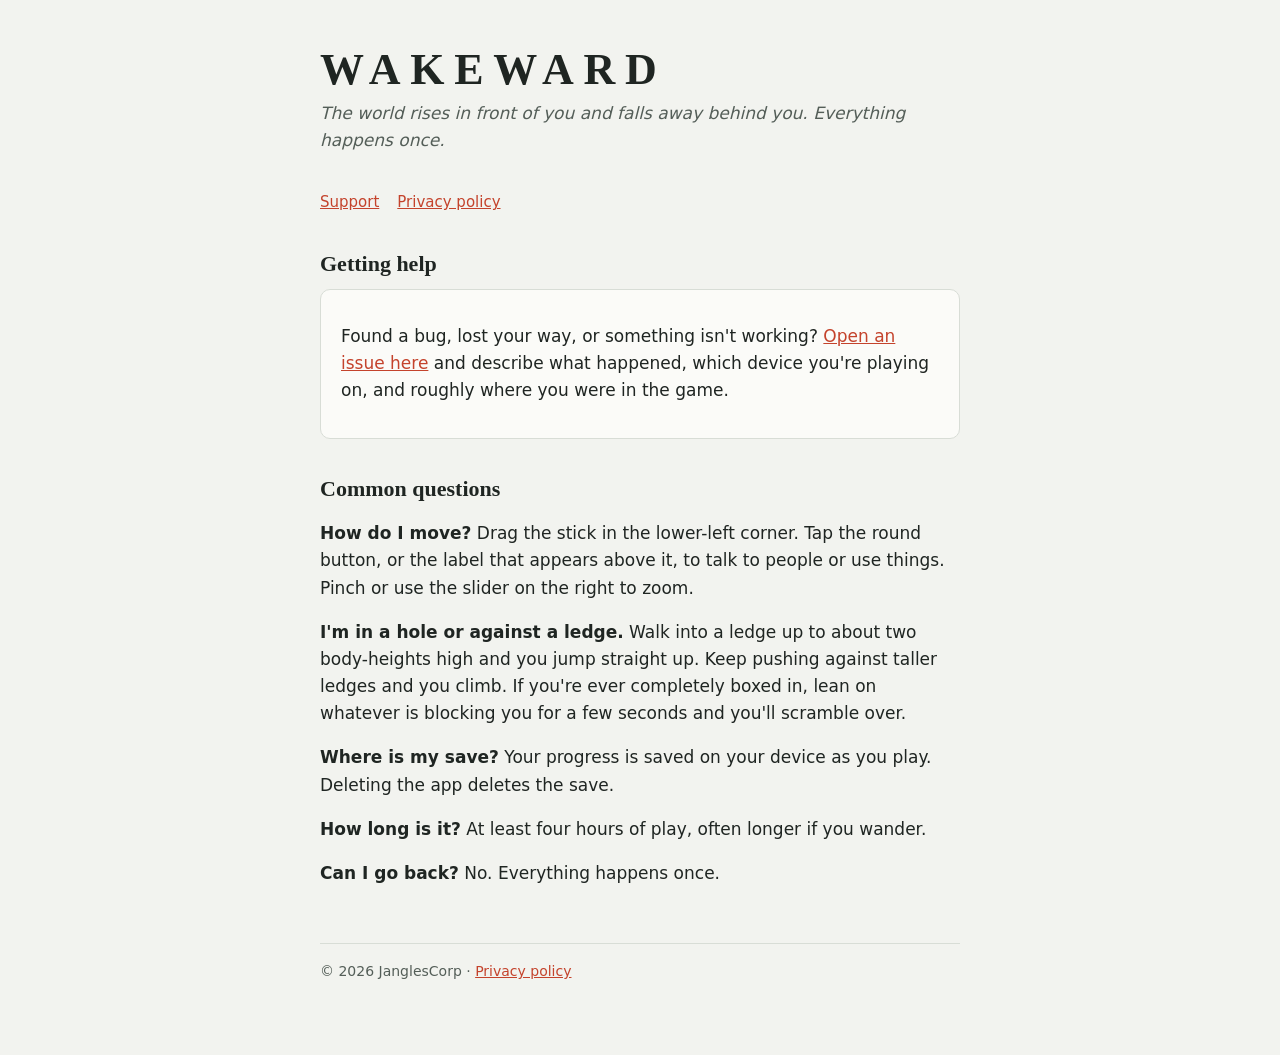
==== index.html @ 20e498d8 "WAKEWARD support and privacy pages Co-Authored-By: Claude Opus 5.5 <noreply@anthropic.com>" ====
<!doctype html>
<html lang="en">
<head>
<meta charset="utf-8"><meta name="viewport" content="width=device-width, initial-scale=1">
<title>WAKEWARD · Support</title>
<link rel="stylesheet" href="style.css">
</head>
<body><main>
<h1>WAKEWARD</h1>
<p class="tag">The world rises in front of you and falls away behind you. Everything happens once.</p>
<nav><a href="index.html">Support</a><a href="privacy.html">Privacy policy</a></nav>

<h2>Getting help</h2>
<div class="card">
<p>Found a bug, lost your way, or something isn't working? <a href="https://github.com/jangles-byte/wakeward/issues">Open an issue here</a> and describe what happened, which device you're playing on, and roughly where you were in the game.</p>
</div>

<h2>Common questions</h2>
<p><strong>How do I move?</strong> Drag the stick in the lower-left corner. Tap the round button, or the label that appears above it, to talk to people or use things. Pinch or use the slider on the right to zoom.</p>
<p><strong>I'm in a hole or against a ledge.</strong> Walk into a ledge up to about two body-heights high and you jump straight up. Keep pushing against taller ledges and you climb. If you're ever completely boxed in, lean on whatever is blocking you for a few seconds and you'll scramble over.</p>
<p><strong>Where is my save?</strong> Your progress is saved on your device as you play. Deleting the app deletes the save.</p>
<p><strong>How long is it?</strong> At least four hours of play, often longer if you wander.</p>
<p><strong>Can I go back?</strong> No. Everything happens once.</p>

<footer>© 2026 JanglesCorp · <a href="privacy.html">Privacy policy</a></footer>
</main></body>
</html>
---- style.css ----
:root { --bg: #f2f3ef; --card: #fbfbf8; --ink: #1f2522; --ink-2: #545e58; --line: #d8ddd6; --accent: #c4432c; }
@media (prefers-color-scheme: dark) { :root { --bg: #121614; --card: #1a1f1c; --ink: #e6eae4; --ink-2: #a6b0a9; --line: #2d3531; --accent: #ef7a62; } }
* { box-sizing: border-box; }
body { margin: 0; background: var(--bg); color: var(--ink); font: 400 17px/1.6 -apple-system, BlinkMacSystemFont, "Segoe UI", system-ui, sans-serif; }
main { max-width: 680px; margin: 0 auto; padding: 48px 20px 72px; }
h1 { font: 600 44px/1 "Iowan Old Style", "Palatino Linotype", Palatino, Georgia, serif; letter-spacing: .22em; margin: 0 0 8px; }
.tag { color: var(--ink-2); margin: 0 0 36px; font-style: italic; }
h2 { font: 600 22px/1.3 "Iowan Old Style", Palatino, Georgia, serif; margin: 36px 0 10px; }
p, li { max-width: 62ch; }
a { color: var(--accent); }
.card { background: var(--card); border: 1px solid var(--line); border-radius: 10px; padding: 16px 20px; }
nav { display: flex; gap: 18px; flex-wrap: wrap; margin: 0 0 28px; font-size: 15px; }
footer { margin-top: 56px; color: var(--ink-2); font-size: 14px; border-top: 1px solid var(--line); padding-top: 16px; }
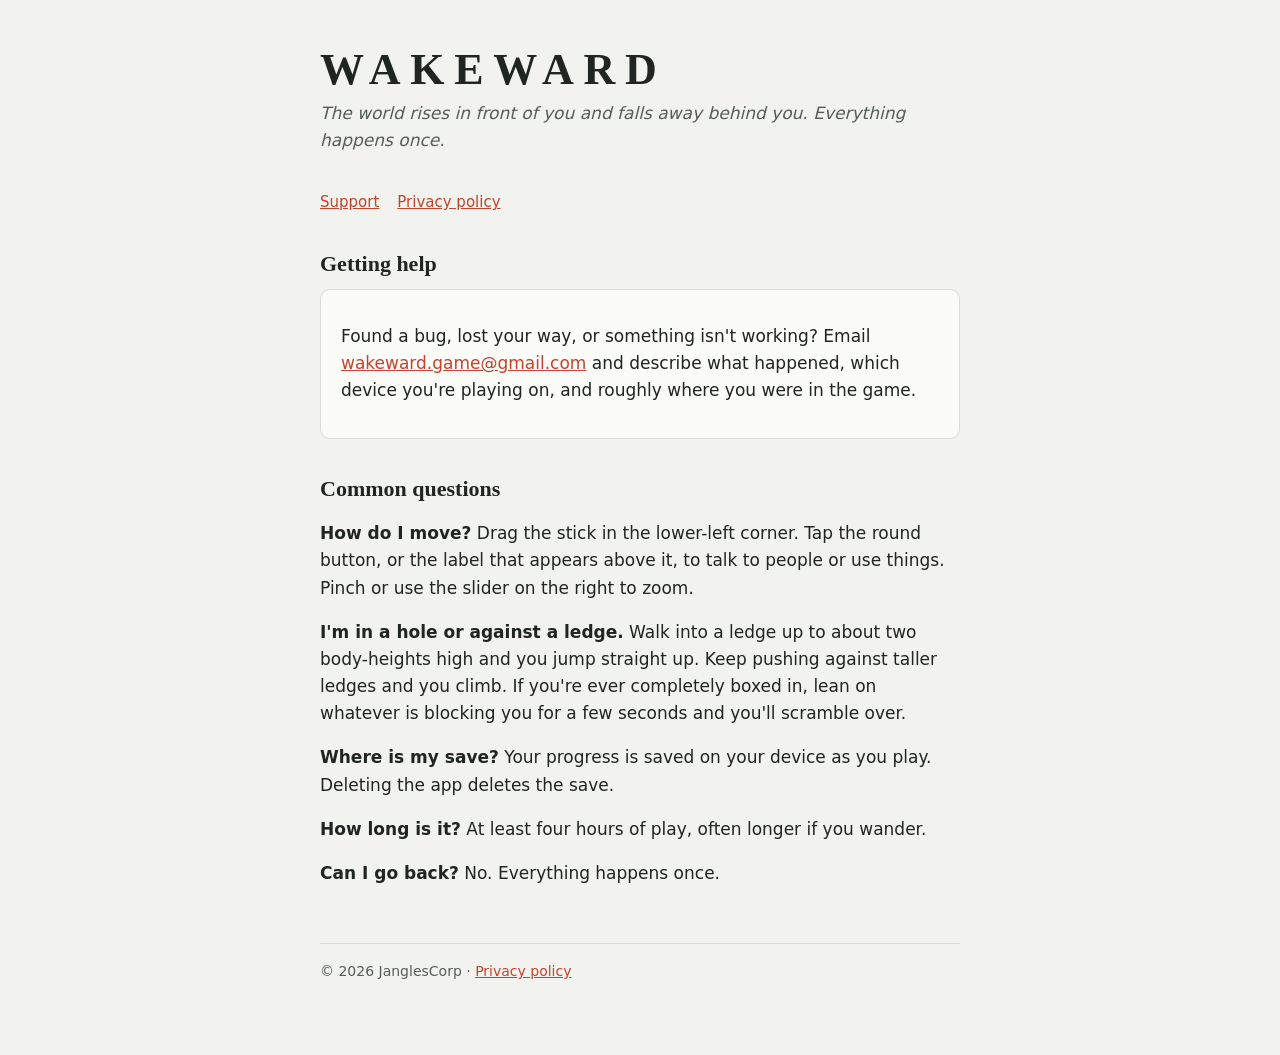
==== commit 0ce8d14d: "Support and privacy contact: wakeward.game@gmail.com" ====
--- a/index.html
+++ b/index.html
@@ -12,7 +12,7 @@
 
 <h2>Getting help</h2>
 <div class="card">
-<p>Found a bug, lost your way, or something isn't working? <a href="https://github.com/jangles-byte/wakeward/issues">Open an issue here</a> and describe what happened, which device you're playing on, and roughly where you were in the game.</p>
+<p>Found a bug, lost your way, or something isn't working? Email <a href="mailto:wakeward.game@gmail.com">wakeward.game@gmail.com</a> and describe what happened, which device you're playing on, and roughly where you were in the game.</p>
 </div>
 
 <h2>Common questions</h2>
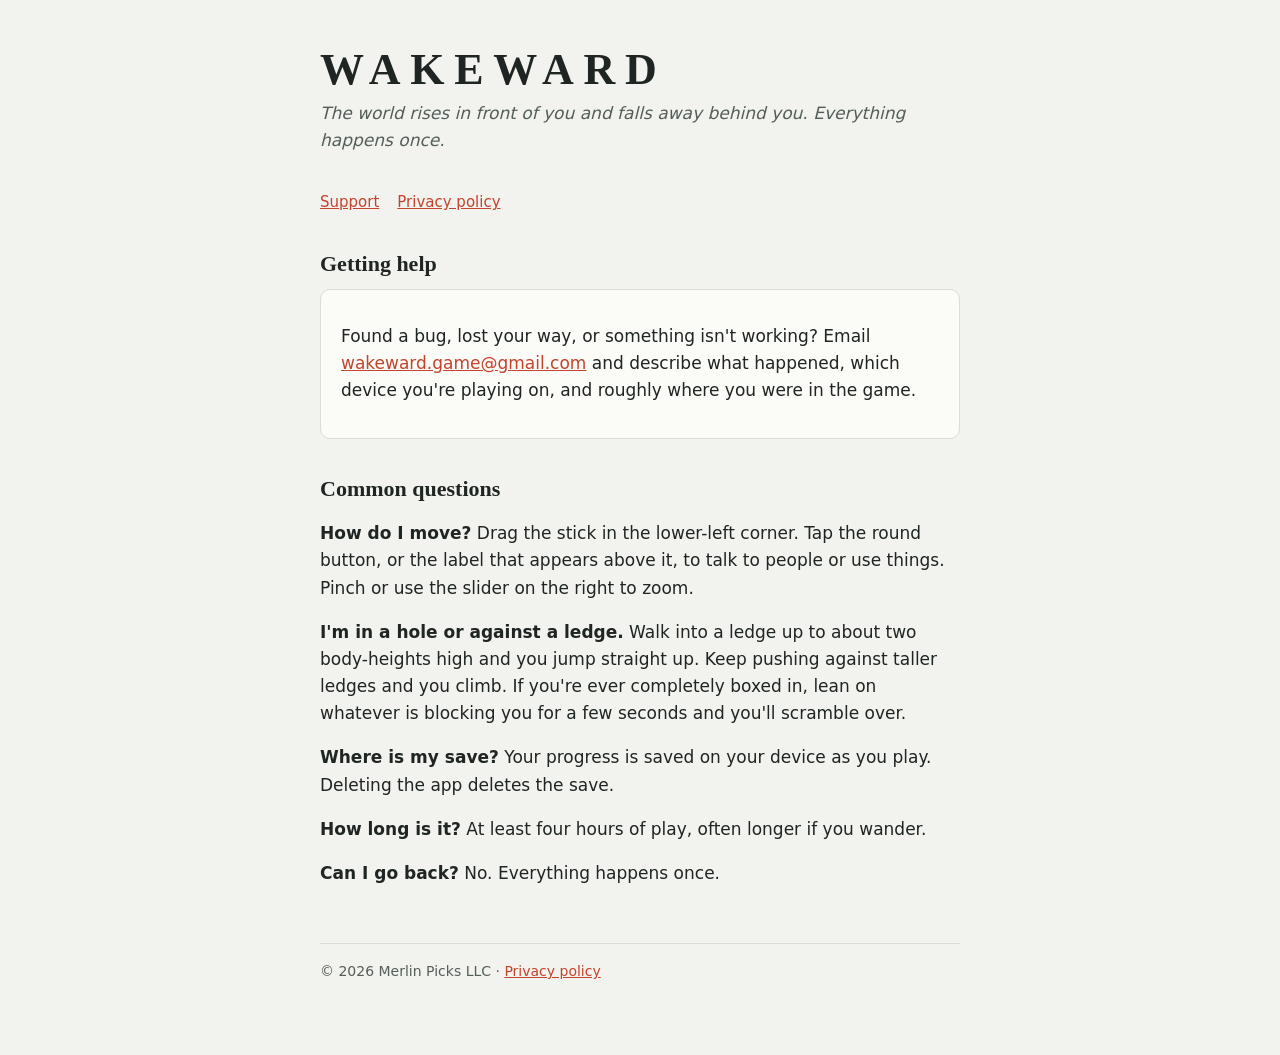
==== commit 8ff34e52: "Copyright: Merlin Picks LLC Co-Authored-By: Claude Opus 5.5 <noreply@anthropic.com>" ====
--- a/index.html
+++ b/index.html
@@ -22,6 +22,6 @@
 <p><strong>How long is it?</strong> At least four hours of play, often longer if you wander.</p>
 <p><strong>Can I go back?</strong> No. Everything happens once.</p>
 
-<footer>© 2026 JanglesCorp · <a href="privacy.html">Privacy policy</a></footer>
+<footer>© 2026 Merlin Picks LLC · <a href="privacy.html">Privacy policy</a></footer>
 </main></body>
 </html>
